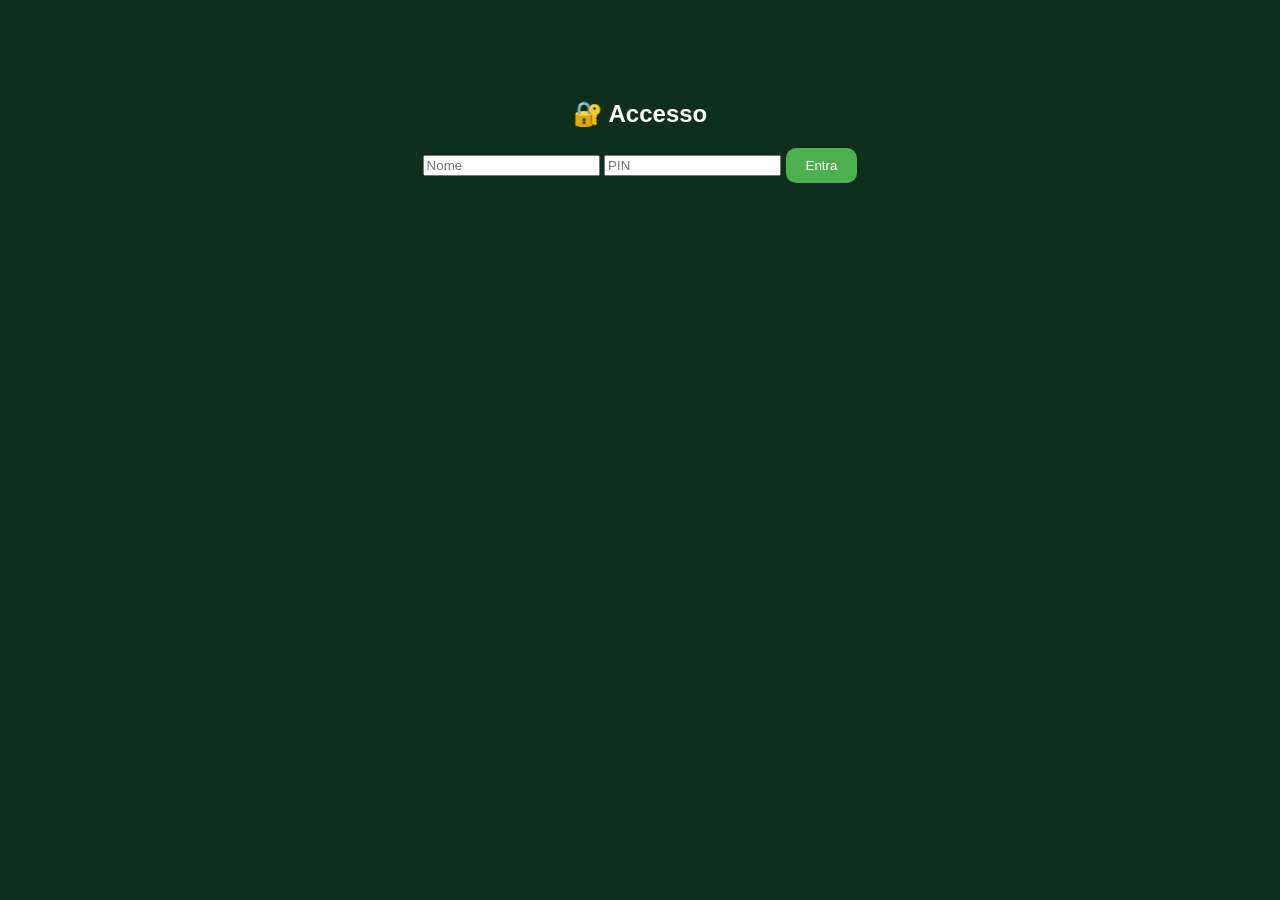
==== login.html @ 4719f60d "Add files via upload" ====
<!DOCTYPE html>
<html lang="it">
<head>
<meta charset="UTF-8">
<meta name="viewport" content="width=device-width, initial-scale=1.0">
<title>Login</title>
<link rel="stylesheet" href="style.css">
</head>
<body class="login">

<div class="login-box">
  <h2>🔐 Accesso</h2>
  <input id="nome" placeholder="Nome">
  <input id="pin" type="password" placeholder="PIN">
  <button onclick="login()">Entra</button>
</div>

<script src="app.js"></script>
</body>
</html>
---- style.css ----
body {
  margin:0;
  font-family: Arial;
  background:#0f2e1c;
  color:white;
  text-align:center;
}
.app { max-width:500px; margin:auto; padding:15px; }
.card {
  background:white;
  color:black;
  margin:10px;
  padding:15px;
  border-radius:15px;
}
.bar {
  height:18px;
  background:#ddd;
  border-radius:10px;
  overflow:hidden;
  margin-top:10px;
}
#barra { height:100%; background:#4caf50; }
#barraGruppo { height:100%; background:#2196f3; }
.login-box { margin-top:100px; }
button { padding:10px 20px; background:#4caf50; color:white; border:none; border-radius:10px; }
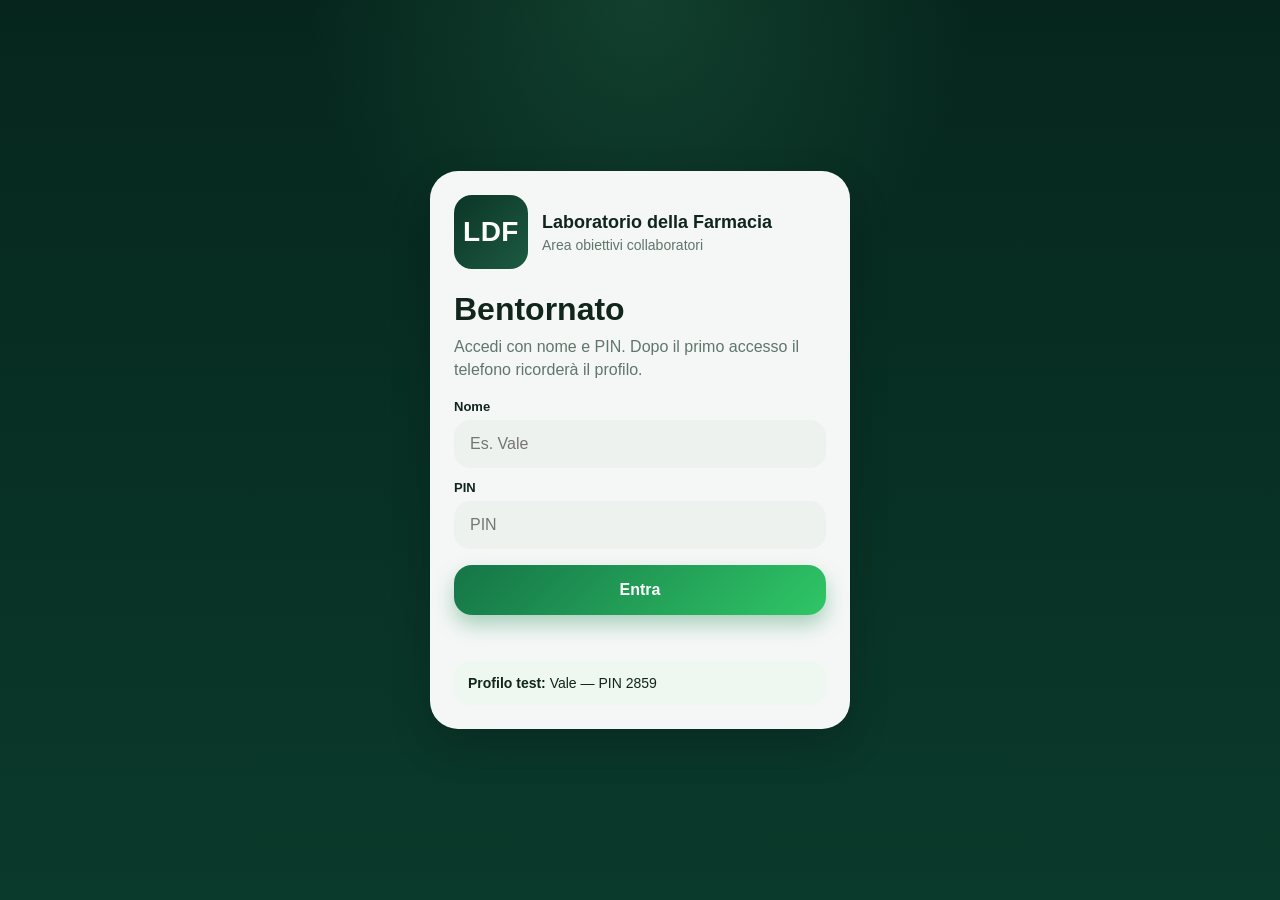
==== commit 47e086e9: "Add files via upload" ====
--- a/login.html
+++ b/login.html
@@ -1,20 +1,40 @@
 <!DOCTYPE html>
 <html lang="it">
 <head>
-<meta charset="UTF-8">
-<meta name="viewport" content="width=device-width, initial-scale=1.0">
-<title>Login</title>
-<link rel="stylesheet" href="style.css">
+  <meta charset="UTF-8" />
+  <meta name="viewport" content="width=device-width, initial-scale=1.0" />
+  <title>LDF Obiettivi - Login</title>
+  <link rel="stylesheet" href="style.css" />
 </head>
-<body class="login">
+<body class="login-body">
+  <main class="login-shell">
+    <section class="login-card">
+      <div class="brand-block">
+        <div class="brand-logo">LDF</div>
+        <div>
+          <div class="brand-title">Laboratorio della Farmacia</div>
+          <div class="brand-subtitle">Area obiettivi collaboratori</div>
+        </div>
+      </div>
 
-<div class="login-box">
-  <h2>🔐 Accesso</h2>
-  <input id="nome" placeholder="Nome">
-  <input id="pin" type="password" placeholder="PIN">
-  <button onclick="login()">Entra</button>
-</div>
+      <h1 class="login-title">Bentornato</h1>
+      <p class="login-text">Accedi con nome e PIN. Dopo il primo accesso il telefono ricorderà il profilo.</p>
 
-<script src="app.js"></script>
+      <label class="field-label" for="nome">Nome</label>
+      <input id="nome" class="field" placeholder="Es. Vale" autocomplete="username" />
+
+      <label class="field-label" for="pin">PIN</label>
+      <input id="pin" class="field" type="password" inputmode="numeric" placeholder="PIN" autocomplete="current-password" />
+
+      <button class="primary-btn" onclick="login()">Entra</button>
+      <p id="loginError" class="error-text"></p>
+
+      <div class="hint-card">
+        <strong>Profilo test:</strong> Vale — PIN 2859
+      </div>
+    </section>
+  </main>
+
+  <script src="app.js"></script>
 </body>
 </html>
--- a/style.css
+++ b/style.css
@@ -1,26 +1,255 @@
-body {
-  margin:0;
-  font-family: Arial;
-  background:#0f2e1c;
-  color:white;
-  text-align:center;
-}
-.app { max-width:500px; margin:auto; padding:15px; }
-.card {
-  background:white;
-  color:black;
-  margin:10px;
-  padding:15px;
-  border-radius:15px;
-}
-.bar {
-  height:18px;
-  background:#ddd;
-  border-radius:10px;
-  overflow:hidden;
-  margin-top:10px;
-}
-#barra { height:100%; background:#4caf50; }
-#barraGruppo { height:100%; background:#2196f3; }
-.login-box { margin-top:100px; }
-button { padding:10px 20px; background:#4caf50; color:white; border:none; border-radius:10px; }
+
+:root{
+  --bg-1:#06261d;
+  --bg-2:#0a3a2b;
+  --card:#f4f6f4;
+  --card-2:#ffffff;
+  --text:#10251c;
+  --muted:#60756b;
+  --green:#2db457;
+  --green-2:#7ee38d;
+  --blue:#3f86ff;
+  --blue-2:#67d5ff;
+  --gold:#d7aa2b;
+  --gold-2:#f4db8a;
+  --orange:#ffb03b;
+  --teal:#2ec6a5;
+  --shadow:0 16px 40px rgba(0,0,0,.18);
+  --radius:24px;
+}
+
+*{box-sizing:border-box}
+html,body{margin:0;padding:0;font-family:Inter,Arial,sans-serif;background:
+radial-gradient(circle at top, rgba(54,140,97,.25), transparent 30%),
+linear-gradient(180deg,var(--bg-1),var(--bg-2));
+color:#fff;min-height:100%}
+
+body{padding:14px}
+
+.login-body{display:grid;place-items:center;min-height:100vh}
+
+.login-shell{width:min(100%,420px)}
+.login-card{
+  background:rgba(255,255,255,.96);
+  color:var(--text);
+  border-radius:28px;
+  padding:24px;
+  box-shadow:var(--shadow);
+}
+.brand-block{display:flex;gap:14px;align-items:center;margin-bottom:22px}
+.brand-logo{
+  width:74px;height:74px;border-radius:18px;background:linear-gradient(135deg,#0b3527,#1d5a42);
+  color:#fff;display:grid;place-items:center;font-weight:800;font-size:28px;letter-spacing:.5px;flex:0 0 auto
+}
+.brand-logo.small{width:54px;height:54px;border-radius:14px;font-size:20px}
+.brand-title{font-weight:800;font-size:18px}
+.brand-subtitle{color:var(--muted);margin-top:4px;font-size:14px}
+.login-title{margin:0 0 8px 0;font-size:32px}
+.login-text{margin:0 0 18px 0;color:var(--muted);line-height:1.4}
+.field-label{display:block;font-size:13px;font-weight:700;margin:12px 0 6px}
+.field{
+  width:100%;border:none;background:#edf2ef;border-radius:16px;padding:15px 16px;
+  font-size:16px;outline:none
+}
+.primary-btn{
+  width:100%;margin-top:16px;border:none;border-radius:18px;padding:16px;
+  background:linear-gradient(135deg,#157447,#2fc666);color:#fff;font-weight:800;font-size:16px;
+  box-shadow:0 10px 20px rgba(28,137,80,.35)
+}
+.error-text{min-height:20px;color:#c43b3b;font-size:14px;margin-top:8px}
+.hint-card{margin-top:18px;background:#eef7f0;border-radius:16px;padding:14px;font-size:14px}
+
+.app-shell{width:min(100%,560px);margin:0 auto;padding-bottom:96px}
+.topbar{
+  display:flex;justify-content:space-between;gap:12px;align-items:flex-start;
+  margin:6px 0 16px
+}
+.brand-inline{display:flex;gap:10px;align-items:center}
+.topbar-brand{font-weight:800;font-size:15px}
+.topbar-sub{color:#cbe4d8;font-size:13px;margin-top:3px}
+.profile-mini{display:flex;gap:12px;align-items:center}
+.hello-line{font-size:13px;color:#d3e8dd;text-align:right}
+.hello-name{font-size:28px;font-weight:900;line-height:1.05;text-transform:uppercase}
+.profile-avatar{
+  width:58px;height:58px;border-radius:18px;background:linear-gradient(135deg,#d8f1df,#f4fff7);
+  color:#16412c;display:grid;place-items:center;font-weight:900;font-size:24px;box-shadow:var(--shadow)
+}
+
+.goal-strip{display:grid;grid-template-columns:1fr 1fr;gap:10px;margin-bottom:12px}
+.goal-pill{
+  border-radius:20px;padding:12px 14px;background:#fff;color:var(--text);
+  display:flex;gap:10px;align-items:center;box-shadow:var(--shadow)
+}
+.goal-pill.gold{background:linear-gradient(180deg,#fff8df,#f3e4b1)}
+.goal-pill.green{background:linear-gradient(180deg,#eefdf1,#d3f6dd)}
+.goal-number{
+  width:34px;height:34px;border-radius:999px;display:grid;place-items:center;
+  font-weight:900;color:#fff;flex:0 0 auto
+}
+.goal-pill.gold .goal-number{background:linear-gradient(135deg,#d5a323,#efcd68)}
+.goal-pill.green .goal-number{background:linear-gradient(135deg,#1d8f42,#4fd36e)}
+.goal-pill-title{font-weight:800;font-size:14px}
+.goal-pill-sub{font-size:12px;color:#50665d;margin-top:2px}
+
+.card{
+  background:rgba(255,255,255,.97);color:var(--text);border-radius:28px;padding:18px;
+  box-shadow:var(--shadow);margin-bottom:12px
+}
+
+.hero-card{display:grid;grid-template-columns:160px 1fr;gap:16px;align-items:center}
+.ring-wrap{display:flex;justify-content:center}
+.progress-ring{
+  --p:56;
+  width:138px;height:138px;border-radius:999px;
+  background:conic-gradient(#2cb457 calc(var(--p)*1%), #dde7df 0);
+  display:grid;place-items:center;position:relative;
+  box-shadow:inset 0 0 14px rgba(0,0,0,.06)
+}
+.progress-ring::after{
+  content:"";position:absolute;inset:14px;background:#fff;border-radius:999px
+}
+.progress-ring-inner{position:relative;z-index:1;text-align:center}
+.ring-value{font-size:48px;font-weight:900;line-height:1}
+.ring-label{font-size:13px;font-weight:700;color:var(--muted);margin-top:6px;text-transform:uppercase}
+
+.hero-main-row{display:flex;justify-content:space-between;gap:10px;align-items:center}
+.hero-total{font-size:38px;font-weight:900;line-height:1.05}
+.hero-total span{display:inline-block}
+.hero-badge{
+  background:#f6df93;color:#684b00;padding:9px 12px;border-radius:14px;font-size:13px;font-weight:900;
+  white-space:nowrap
+}
+.hero-sub{margin-top:6px;color:var(--muted);font-weight:700}
+
+.track{
+  position:relative;height:18px;background:#e1e7e3;border-radius:999px;margin-top:14px;overflow:visible
+}
+.fill{height:100%;border-radius:999px}
+.green-fill{background:linear-gradient(90deg,#1f9e45,#47da71)}
+.blue-fill{background:linear-gradient(90deg,#2f79ff,#56d1ff)}
+.reward-fill{background:linear-gradient(90deg,#6dd63f,#ffb71a)}
+.large-track{margin-top:14px}
+.marker{
+  position:absolute;top:-8px;width:0;border-left:2px solid rgba(0,0,0,.35);height:34px
+}
+.marker span{
+  position:absolute;top:-26px;left:50%;transform:translateX(-50%);
+  background:#fff;border-radius:10px;padding:4px 8px;font-size:12px;font-weight:800;
+  box-shadow:0 4px 10px rgba(0,0,0,.12);white-space:nowrap
+}
+.min-marker{left:80.67%}
+.max-marker{left:100%}
+.reward-min{left:80.67%}
+.reward-max{left:100%}
+.reward-min span,.reward-max span{background:#f7f0d1}
+
+.mini-dual-grid{display:grid;grid-template-columns:1fr 1fr;gap:10px;margin-top:18px}
+.mini-goal-card{
+  border-radius:20px;padding:14px;background:#f7f7f7
+}
+.min-card{background:linear-gradient(180deg,#fff6df,#f8edd0)}
+.max-card{background:linear-gradient(180deg,#f0f8ff,#dcedff)}
+.mini-goal-title{font-weight:900;font-size:18px}
+.mini-goal-text{color:var(--muted);font-size:13px;margin-top:4px}
+
+.metric-grid{display:grid;grid-template-columns:1fr 1fr 1fr;gap:10px;margin-bottom:12px}
+.metric-card{
+  border-radius:22px;padding:16px;color:#fff;box-shadow:var(--shadow)
+}
+.metric-card.orange{background:linear-gradient(135deg,#5f4b1c,#e28e1b)}
+.metric-card.blue{background:linear-gradient(135deg,#174a77,#2f8ff2)}
+.metric-card.green{background:linear-gradient(135deg,#145b33,#21a34e)}
+.metric-card.teal{background:linear-gradient(135deg,#095d58,#27b4a8)}
+.metric-card.emerald{background:linear-gradient(135deg,#0d4537,#1c8c6f)}
+.metric-card.span-2{grid-column:span 2}
+.metric-label{font-size:13px;font-weight:700;opacity:.9}
+.metric-value{font-size:34px;font-weight:900;line-height:1.05;margin-top:10px}
+.metric-unit{margin-top:6px;font-size:15px;font-weight:700}
+
+.section-title{font-size:18px;font-weight:900;text-transform:uppercase;letter-spacing:.2px}
+.section-title.light{color:#fff}
+.group-top{display:flex;justify-content:space-between;gap:8px;align-items:flex-end;margin-top:12px}
+.group-total{font-size:21px;font-weight:900}
+.group-percent{font-size:20px;font-weight:900;color:#2d786b}
+.group-metrics{display:grid;grid-template-columns:1fr 1fr 1fr;gap:10px;margin-top:14px}
+.group-mini{background:#f4f8f7;border-radius:18px;padding:13px}
+.group-mini-label{font-size:12px;color:var(--muted);font-weight:700}
+.group-mini-value{font-size:20px;font-weight:900;margin-top:6px}
+
+.group-card{background:linear-gradient(180deg,#fefefe,#f7faf9)}
+.reward-card{
+  background:linear-gradient(180deg,#24491f,#0f2810);
+  color:#fff;border:1px solid rgba(255,219,112,.32);overflow:hidden
+}
+.reward-header{display:flex;justify-content:space-between;gap:12px;align-items:flex-start}
+.reward-sub{color:#dce9c8;margin-top:6px;font-weight:600}
+.reward-highlight{
+  background:rgba(255,255,255,.12);border:1px solid rgba(255,255,255,.15);
+  padding:10px 12px;border-radius:16px;font-weight:800;white-space:nowrap
+}
+.reward-right-panel{
+  display:grid;grid-template-columns:1fr 1fr;gap:10px;margin-top:16px
+}
+.reward-estimate-box{
+  background:rgba(255,255,255,.09);border-radius:20px;padding:14px
+}
+.reward-estimate-box.accent{background:rgba(121,255,175,.13)}
+.reward-estimate-label{font-size:13px;color:#dce9d8;font-weight:700}
+.reward-estimate-value{font-size:42px;font-weight:900;line-height:1.05;margin-top:8px}
+.reward-bonus-text{font-size:13px;color:#d8f5db;margin-top:6px;font-weight:700}
+.reward-track-wrap{display:flex;gap:10px;align-items:center;margin-top:14px}
+.reward-arrow{font-size:36px;line-height:1;color:#ffd65e;font-weight:900}
+.reward-track{background:rgba(255,255,255,.14)}
+.reward-scale{
+  margin-top:16px;display:grid;grid-template-columns:1fr 1fr 1fr;gap:10px
+}
+.reward-scale-item{
+  text-align:center;background:rgba(255,255,255,.08);border-radius:18px;padding:12px
+}
+.reward-scale-top{font-size:28px;font-weight:900}
+.reward-scale-bottom{font-size:12px;color:#dce9d8;margin-top:4px}
+.reward-scale-item.center{background:rgba(255,214,94,.14)}
+
+.ranking-head{display:flex;justify-content:space-between;gap:10px;align-items:center;margin-bottom:10px}
+.ranking-link{font-size:13px;color:#58756a;font-weight:700}
+.rank-row{
+  display:grid;grid-template-columns:46px 1fr auto;gap:12px;align-items:center;
+  padding:14px 12px;border-radius:20px;background:#f4f7f5;margin-bottom:10px
+}
+.rank-row.me{background:linear-gradient(180deg,#eefbe8,#d7f4ce);border:1px solid #b8e2ab}
+.rank-medal{
+  width:46px;height:46px;border-radius:999px;display:grid;place-items:center;color:#fff;font-weight:900;font-size:20px
+}
+.medal-1{background:linear-gradient(135deg,#c99613,#f0cf67)}
+.medal-2{background:linear-gradient(135deg,#7b8f99,#c9d3da)}
+.medal-3{background:linear-gradient(135deg,#98572e,#d19061)}
+.medal-other{background:linear-gradient(135deg,#628271,#91aa9b)}
+.rank-name{font-size:17px;font-weight:900}
+.rank-note{font-size:13px;color:#60756b;margin-top:3px}
+.rank-score{font-size:24px;font-weight:900}
+
+.bottom-nav{
+  position:fixed;left:50%;bottom:14px;transform:translateX(-50%);
+  width:min(calc(100% - 24px),560px);
+  background:rgba(9,42,32,.92);backdrop-filter:blur(14px);
+  border:1px solid rgba(255,255,255,.08);border-radius:26px;padding:10px;
+  display:grid;grid-template-columns:repeat(4,1fr);gap:8px;box-shadow:var(--shadow)
+}
+.nav-btn{
+  border:none;background:transparent;color:#dce7e2;padding:12px 8px;border-radius:18px;
+  font-weight:800;font-size:14px
+}
+.nav-btn.active{background:linear-gradient(180deg,#1a6545,#1f8e60);color:#fff}
+
+@media (max-width: 560px){
+  body{padding:10px}
+  .hero-card{grid-template-columns:1fr;gap:14px}
+  .hero-left{order:1}
+  .hero-right{order:2}
+  .metric-grid{grid-template-columns:1fr 1fr}
+  .metric-card.span-2{grid-column:span 2}
+  .group-metrics,.reward-right-panel,.goal-strip,.reward-scale{grid-template-columns:1fr}
+  .topbar{align-items:flex-start;flex-direction:column}
+  .profile-mini{width:100%;justify-content:space-between}
+  .hero-total{font-size:32px}
+}
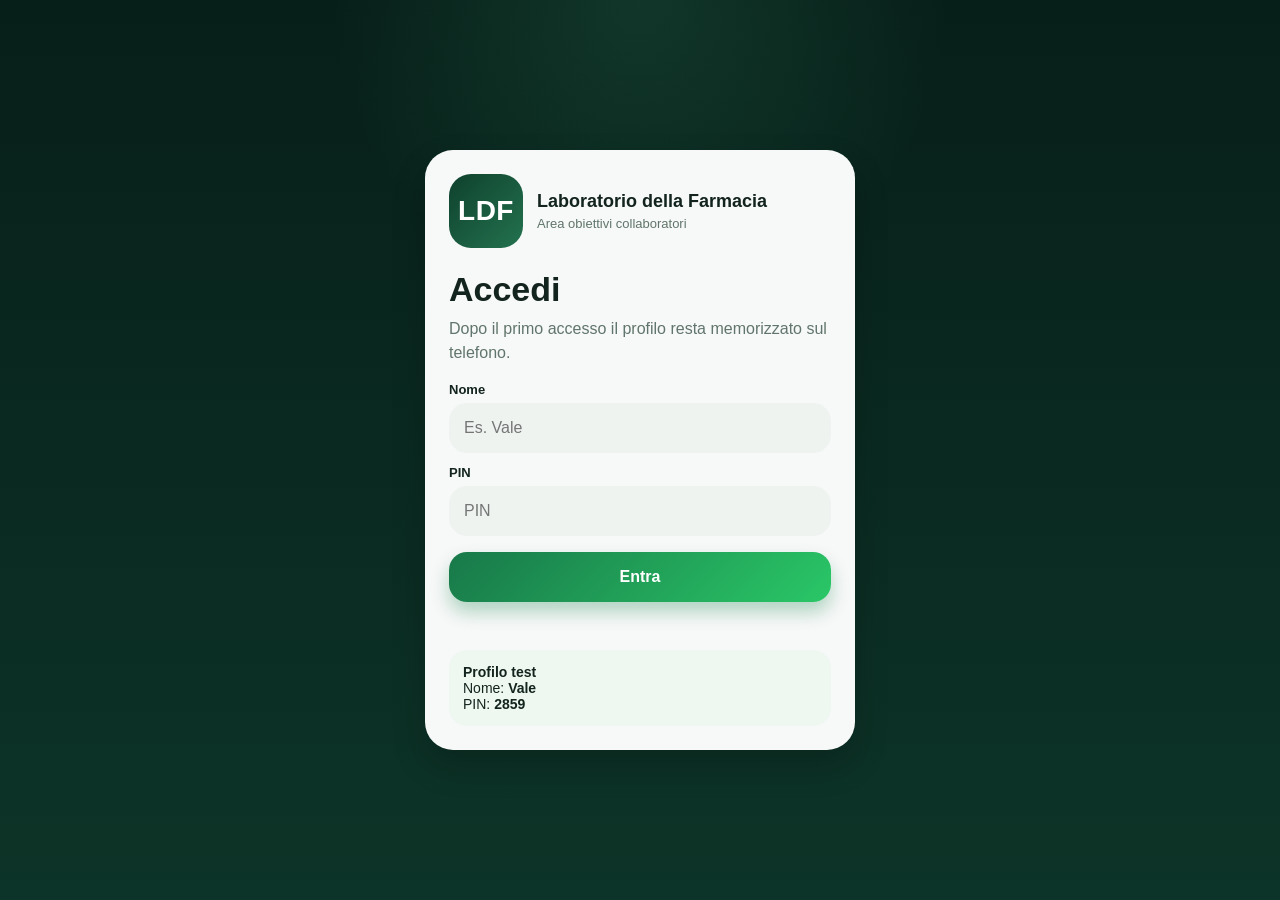
==== commit 6452204d: "Add files via upload" ====
--- a/login.html
+++ b/login.html
@@ -1,40 +1,44 @@
 <!DOCTYPE html>
 <html lang="it">
 <head>
-  <meta charset="UTF-8" />
-  <meta name="viewport" content="width=device-width, initial-scale=1.0" />
-  <title>LDF Obiettivi - Login</title>
-  <link rel="stylesheet" href="style.css" />
+  <meta charset="UTF-8">
+  <meta name="viewport" content="width=device-width, initial-scale=1.0">
+  <title>LDF Obiettivi • Login</title>
+  <link rel="manifest" href="manifest.json">
+  <meta name="theme-color" content="#0f2e1c">
+  <link rel="stylesheet" href="style.css">
+  <link rel="stylesheet" href="mobile.css">
 </head>
 <body class="login-body">
   <main class="login-shell">
     <section class="login-card">
-      <div class="brand-block">
+      <div class="brand-row">
         <div class="brand-logo">LDF</div>
         <div>
-          <div class="brand-title">Laboratorio della Farmacia</div>
-          <div class="brand-subtitle">Area obiettivi collaboratori</div>
+          <div class="brand-name">Laboratorio della Farmacia</div>
+          <div class="brand-sub">Area obiettivi collaboratori</div>
         </div>
       </div>
 
-      <h1 class="login-title">Bentornato</h1>
-      <p class="login-text">Accedi con nome e PIN. Dopo il primo accesso il telefono ricorderà il profilo.</p>
+      <h1 class="login-title">Accedi</h1>
+      <p class="login-copy">Dopo il primo accesso il profilo resta memorizzato sul telefono.</p>
 
       <label class="field-label" for="nome">Nome</label>
-      <input id="nome" class="field" placeholder="Es. Vale" autocomplete="username" />
+      <input class="field" id="nome" autocomplete="username" placeholder="Es. Vale">
 
       <label class="field-label" for="pin">PIN</label>
-      <input id="pin" class="field" type="password" inputmode="numeric" placeholder="PIN" autocomplete="current-password" />
+      <input class="field" id="pin" type="password" inputmode="numeric" autocomplete="current-password" placeholder="PIN">
 
-      <button class="primary-btn" onclick="login()">Entra</button>
-      <p id="loginError" class="error-text"></p>
+      <button class="primary-btn" id="loginBtn">Entra</button>
+      <p class="error-text" id="loginError"></p>
 
-      <div class="hint-card">
-        <strong>Profilo test:</strong> Vale — PIN 2859
+      <div class="hint-panel">
+        <div><strong>Profilo test</strong></div>
+        <div>Nome: <strong>Vale</strong></div>
+        <div>PIN: <strong>2859</strong></div>
       </div>
     </section>
   </main>
-
   <script src="app.js"></script>
 </body>
 </html>
--- a/style.css
+++ b/style.css
@@ -1,255 +1,321 @@
 
 :root{
-  --bg-1:#06261d;
-  --bg-2:#0a3a2b;
-  --card:#f4f6f4;
-  --card-2:#ffffff;
-  --text:#10251c;
+  --bg-1:#071f19;
+  --bg-2:#0d3428;
+  --card:#ffffff;
+  --text:#12241d;
   --muted:#60756b;
-  --green:#2db457;
-  --green-2:#7ee38d;
+  --green:#2ab357;
+  --green-2:#70e08a;
+  --gold:#e0b32d;
+  --gold-2:#ffd65a;
   --blue:#3f86ff;
-  --blue-2:#67d5ff;
-  --gold:#d7aa2b;
-  --gold-2:#f4db8a;
-  --orange:#ffb03b;
-  --teal:#2ec6a5;
-  --shadow:0 16px 40px rgba(0,0,0,.18);
-  --radius:24px;
+  --blue-2:#60d2ff;
+  --orange:#f7a426;
+  --teal:#22b9a5;
+  --emerald:#137e62;
+  --shadow:0 16px 34px rgba(0,0,0,.18);
+  --radius:26px;
 }
 
 *{box-sizing:border-box}
-html,body{margin:0;padding:0;font-family:Inter,Arial,sans-serif;background:
-radial-gradient(circle at top, rgba(54,140,97,.25), transparent 30%),
-linear-gradient(180deg,var(--bg-1),var(--bg-2));
-color:#fff;min-height:100%}
-
-body{padding:14px}
-
-.login-body{display:grid;place-items:center;min-height:100vh}
-
-.login-shell{width:min(100%,420px)}
+html,body{margin:0;padding:0;font-family:Inter,Arial,sans-serif;min-height:100%}
+body{
+  color:#fff;
+  background:
+    radial-gradient(circle at top, rgba(65, 163, 116, 0.18), transparent 28%),
+    linear-gradient(180deg,var(--bg-1),var(--bg-2));
+  padding:12px;
+}
+a{text-decoration:none}
+
+.login-body{
+  display:grid;
+  place-items:center;
+  min-height:100vh;
+}
+.login-shell{width:min(100%,430px)}
 .login-card{
-  background:rgba(255,255,255,.96);
-  color:var(--text);
+  background:rgba(255,255,255,.97);
   border-radius:28px;
   padding:24px;
+  color:var(--text);
   box-shadow:var(--shadow);
 }
-.brand-block{display:flex;gap:14px;align-items:center;margin-bottom:22px}
+.brand-row{display:flex;align-items:center;gap:14px;margin-bottom:22px}
 .brand-logo{
-  width:74px;height:74px;border-radius:18px;background:linear-gradient(135deg,#0b3527,#1d5a42);
-  color:#fff;display:grid;place-items:center;font-weight:800;font-size:28px;letter-spacing:.5px;flex:0 0 auto
-}
-.brand-logo.small{width:54px;height:54px;border-radius:14px;font-size:20px}
-.brand-title{font-weight:800;font-size:18px}
-.brand-subtitle{color:var(--muted);margin-top:4px;font-size:14px}
-.login-title{margin:0 0 8px 0;font-size:32px}
-.login-text{margin:0 0 18px 0;color:var(--muted);line-height:1.4}
-.field-label{display:block;font-size:13px;font-weight:700;margin:12px 0 6px}
+  width:74px;height:74px;border-radius:22px;
+  display:grid;place-items:center;
+  background:linear-gradient(135deg,#0f412e,#23724e);
+  color:#fff;font-size:28px;font-weight:900;letter-spacing:.5px;
+}
+.brand-logo.small{width:54px;height:54px;border-radius:16px;font-size:20px}
+.brand-name{font-weight:900;font-size:18px}
+.brand-sub{font-size:13px;color:var(--muted);margin-top:4px}
+.login-title{margin:0;font-size:34px}
+.login-copy{color:var(--muted);margin:8px 0 18px;line-height:1.45}
+.field-label{display:block;margin:12px 0 6px;font-size:13px;font-weight:800}
 .field{
-  width:100%;border:none;background:#edf2ef;border-radius:16px;padding:15px 16px;
-  font-size:16px;outline:none
+  width:100%;border:none;outline:none;padding:16px 15px;font-size:16px;
+  background:#eef3f0;border-radius:18px;color:var(--text)
+}
+.primary-btn,.danger-btn{
+  width:100%;border:none;border-radius:18px;padding:16px 14px;font-weight:900;
+  font-size:16px;margin-top:16px;cursor:pointer
 }
 .primary-btn{
-  width:100%;margin-top:16px;border:none;border-radius:18px;padding:16px;
-  background:linear-gradient(135deg,#157447,#2fc666);color:#fff;font-weight:800;font-size:16px;
-  box-shadow:0 10px 20px rgba(28,137,80,.35)
-}
-.error-text{min-height:20px;color:#c43b3b;font-size:14px;margin-top:8px}
-.hint-card{margin-top:18px;background:#eef7f0;border-radius:16px;padding:14px;font-size:14px}
-
-.app-shell{width:min(100%,560px);margin:0 auto;padding-bottom:96px}
-.topbar{
-  display:flex;justify-content:space-between;gap:12px;align-items:flex-start;
-  margin:6px 0 16px
-}
-.brand-inline{display:flex;gap:10px;align-items:center}
-.topbar-brand{font-weight:800;font-size:15px}
-.topbar-sub{color:#cbe4d8;font-size:13px;margin-top:3px}
-.profile-mini{display:flex;gap:12px;align-items:center}
-.hello-line{font-size:13px;color:#d3e8dd;text-align:right}
-.hello-name{font-size:28px;font-weight:900;line-height:1.05;text-transform:uppercase}
-.profile-avatar{
-  width:58px;height:58px;border-radius:18px;background:linear-gradient(135deg,#d8f1df,#f4fff7);
-  color:#16412c;display:grid;place-items:center;font-weight:900;font-size:24px;box-shadow:var(--shadow)
-}
-
-.goal-strip{display:grid;grid-template-columns:1fr 1fr;gap:10px;margin-bottom:12px}
+  background:linear-gradient(135deg,#187849,#2ac767);
+  color:#fff;box-shadow:0 10px 18px rgba(26,135,79,.32)
+}
+.danger-btn{background:#1c342c;color:#fff}
+.error-text{min-height:22px;color:#bf3131;margin:8px 0 0}
+.hint-panel{margin-top:18px;background:#eef8f0;border-radius:18px;padding:14px;font-size:14px}
+
+.app-shell{
+  width:min(100%,560px);
+  margin:0 auto;
+  padding-bottom:92px;
+}
+.card{
+  background:rgba(255,255,255,.97);
+  color:var(--text);
+  border-radius:var(--radius);
+  padding:18px;
+  box-shadow:var(--shadow);
+  margin-bottom:12px;
+}
+.topbar,.simple-top{
+  display:flex;justify-content:space-between;gap:12px;align-items:center;
+  margin:4px 0 14px;
+}
+.topbar-left{display:flex;align-items:center;gap:10px}
+.topbar-title{font-size:16px;font-weight:900}
+.topbar-sub{font-size:13px;color:#d3e7de;margin-top:3px}
+.topbar-user{text-align:right}
+.topbar-hello{font-size:12px;color:#d3e7de}
+.topbar-name{font-size:28px;font-weight:900;line-height:1.05}
+.back-link{
+  background:rgba(255,255,255,.12);color:#fff;padding:10px 12px;border-radius:14px;font-weight:800
+}
+.simple-title-wrap{flex:1}
+.simple-title{margin:4px 0 0;font-size:28px}
+.lightish{color:#d2e6dc}
+
+.goal-strip{
+  display:grid;
+  grid-template-columns:1fr 1fr;
+  gap:10px;
+  margin-bottom:12px;
+}
 .goal-pill{
-  border-radius:20px;padding:12px 14px;background:#fff;color:var(--text);
-  display:flex;gap:10px;align-items:center;box-shadow:var(--shadow)
-}
-.goal-pill.gold{background:linear-gradient(180deg,#fff8df,#f3e4b1)}
-.goal-pill.green{background:linear-gradient(180deg,#eefdf1,#d3f6dd)}
-.goal-number{
-  width:34px;height:34px;border-radius:999px;display:grid;place-items:center;
-  font-weight:900;color:#fff;flex:0 0 auto
-}
-.goal-pill.gold .goal-number{background:linear-gradient(135deg,#d5a323,#efcd68)}
-.goal-pill.green .goal-number{background:linear-gradient(135deg,#1d8f42,#4fd36e)}
-.goal-pill-title{font-weight:800;font-size:14px}
-.goal-pill-sub{font-size:12px;color:#50665d;margin-top:2px}
-
-.card{
-  background:rgba(255,255,255,.97);color:var(--text);border-radius:28px;padding:18px;
-  box-shadow:var(--shadow);margin-bottom:12px
-}
-
-.hero-card{display:grid;grid-template-columns:160px 1fr;gap:16px;align-items:center}
-.ring-wrap{display:flex;justify-content:center}
-.progress-ring{
-  --p:56;
-  width:138px;height:138px;border-radius:999px;
-  background:conic-gradient(#2cb457 calc(var(--p)*1%), #dde7df 0);
+  background:#fff;color:var(--text);border-radius:22px;padding:14px 15px;
+  box-shadow:var(--shadow)
+}
+.goal-pill.gold{background:linear-gradient(180deg,#fff8dc,#f6e5ab)}
+.goal-pill.green{background:linear-gradient(180deg,#eefcf1,#d8f5df)}
+.goal-pill-kicker{font-size:12px;font-weight:800;color:#5c6e66;text-transform:uppercase}
+.goal-pill-number{font-size:34px;font-weight:900;line-height:1.05;margin-top:4px}
+.goal-pill-sub{font-size:13px;color:#536960;margin-top:3px}
+
+.hero-card{
+  display:grid;
+  grid-template-columns:160px 1fr;
+  gap:16px;
+  align-items:center;
+}
+.ring{
+  --percent:56;
+  width:140px;height:140px;border-radius:999px;
+  background:conic-gradient(var(--green) calc(var(--percent) * 1%), #e1e8e3 0);
   display:grid;place-items:center;position:relative;
-  box-shadow:inset 0 0 14px rgba(0,0,0,.06)
-}
-.progress-ring::after{
+}
+.ring::after{
   content:"";position:absolute;inset:14px;background:#fff;border-radius:999px
 }
-.progress-ring-inner{position:relative;z-index:1;text-align:center}
+.ring-inner{position:relative;z-index:1;text-align:center}
 .ring-value{font-size:48px;font-weight:900;line-height:1}
-.ring-label{font-size:13px;font-weight:700;color:var(--muted);margin-top:6px;text-transform:uppercase}
-
-.hero-main-row{display:flex;justify-content:space-between;gap:10px;align-items:center}
-.hero-total{font-size:38px;font-weight:900;line-height:1.05}
-.hero-total span{display:inline-block}
-.hero-badge{
-  background:#f6df93;color:#684b00;padding:9px 12px;border-radius:14px;font-size:13px;font-weight:900;
-  white-space:nowrap
-}
-.hero-sub{margin-top:6px;color:var(--muted);font-weight:700}
+.ring-label{margin-top:6px;font-size:12px;color:var(--muted);font-weight:800;text-transform:uppercase}
+.hero-main{font-size:40px;font-weight:900;line-height:1.05}
+.hero-state{margin-top:8px;font-size:14px;color:var(--muted);font-weight:700}
 
 .track{
-  position:relative;height:18px;background:#e1e7e3;border-radius:999px;margin-top:14px;overflow:visible
-}
+  position:relative;
+  width:100%;
+  height:18px;
+  background:#e3e8e5;
+  border-radius:999px;
+  margin-top:14px;
+  overflow:visible;
+}
+.track.large{height:20px}
 .fill{height:100%;border-radius:999px}
-.green-fill{background:linear-gradient(90deg,#1f9e45,#47da71)}
-.blue-fill{background:linear-gradient(90deg,#2f79ff,#56d1ff)}
-.reward-fill{background:linear-gradient(90deg,#6dd63f,#ffb71a)}
-.large-track{margin-top:14px}
+.fill-green{background:linear-gradient(90deg,var(--green),var(--green-2))}
+.fill-blue{background:linear-gradient(90deg,var(--blue),var(--blue-2))}
+.fill-gold{background:linear-gradient(90deg,#67d43c,var(--gold-2))}
 .marker{
-  position:absolute;top:-8px;width:0;border-left:2px solid rgba(0,0,0,.35);height:34px
+  position:absolute;top:-8px;width:0;height:34px;border-left:2px solid rgba(0,0,0,.28)
 }
 .marker span{
   position:absolute;top:-26px;left:50%;transform:translateX(-50%);
-  background:#fff;border-radius:10px;padding:4px 8px;font-size:12px;font-weight:800;
-  box-shadow:0 4px 10px rgba(0,0,0,.12);white-space:nowrap
-}
-.min-marker{left:80.67%}
-.max-marker{left:100%}
-.reward-min{left:80.67%}
-.reward-max{left:100%}
-.reward-min span,.reward-max span{background:#f7f0d1}
-
-.mini-dual-grid{display:grid;grid-template-columns:1fr 1fr;gap:10px;margin-top:18px}
-.mini-goal-card{
-  border-radius:20px;padding:14px;background:#f7f7f7
-}
-.min-card{background:linear-gradient(180deg,#fff6df,#f8edd0)}
-.max-card{background:linear-gradient(180deg,#f0f8ff,#dcedff)}
-.mini-goal-title{font-weight:900;font-size:18px}
-.mini-goal-text{color:var(--muted);font-size:13px;margin-top:4px}
-
-.metric-grid{display:grid;grid-template-columns:1fr 1fr 1fr;gap:10px;margin-bottom:12px}
+  background:#fff;padding:4px 8px;border-radius:10px;font-size:12px;font-weight:900;
+  box-shadow:0 4px 10px rgba(0,0,0,.12)
+}
+.marker-min{left:80.6667%}
+.marker-max{left:100%}
+.reward-marker-min{left:80.6667%}
+.hero-badges{
+  display:grid;
+  grid-template-columns:1fr 1fr;
+  gap:10px;
+  margin-top:16px;
+}
+.mini-stat{
+  background:#f4f7f5;border-radius:18px;padding:14px
+}
+.mini-stat-label{font-size:12px;color:var(--muted);font-weight:800}
+.mini-stat-value{font-size:30px;font-weight:900;margin-top:6px}
+
+.metrics-grid{
+  display:grid;
+  grid-template-columns:1fr 1fr 1fr;
+  gap:10px;
+  margin-bottom:12px;
+}
 .metric-card{
-  border-radius:22px;padding:16px;color:#fff;box-shadow:var(--shadow)
-}
-.metric-card.orange{background:linear-gradient(135deg,#5f4b1c,#e28e1b)}
-.metric-card.blue{background:linear-gradient(135deg,#174a77,#2f8ff2)}
-.metric-card.green{background:linear-gradient(135deg,#145b33,#21a34e)}
-.metric-card.teal{background:linear-gradient(135deg,#095d58,#27b4a8)}
-.metric-card.emerald{background:linear-gradient(135deg,#0d4537,#1c8c6f)}
-.metric-card.span-2{grid-column:span 2}
-.metric-label{font-size:13px;font-weight:700;opacity:.9}
-.metric-value{font-size:34px;font-weight:900;line-height:1.05;margin-top:10px}
-.metric-unit{margin-top:6px;font-size:15px;font-weight:700}
-
-.section-title{font-size:18px;font-weight:900;text-transform:uppercase;letter-spacing:.2px}
+  padding:16px;border-radius:24px;color:#fff;box-shadow:var(--shadow)
+}
+.metric-card.orange{background:linear-gradient(135deg,#7f4f0f,#f7a426)}
+.metric-card.teal{background:linear-gradient(135deg,#116659,#28c4b1)}
+.metric-card.blue{background:linear-gradient(135deg,#174a7b,#3e9bff)}
+.metric-card.emerald{background:linear-gradient(135deg,#0e5044,#178b6f)}
+.metric-label{font-size:12px;font-weight:800;opacity:.92}
+.metric-value{font-size:34px;font-weight:900;line-height:1.05;margin-top:8px}
+.metric-sub{font-size:13px;margin-top:6px;opacity:.95}
+
+.premium-dark{
+  background:linear-gradient(180deg,#254a22,#102910);
+  color:#fff;
+  border:1px solid rgba(255,214,94,.22);
+}
+.section-head{
+  display:flex;justify-content:space-between;gap:10px;align-items:flex-start
+}
+.section-kicker{
+  font-size:12px;font-weight:800;color:#6d8077;text-transform:uppercase;letter-spacing:.3px
+}
+.section-kicker.light{color:#dce8d4}
+.section-title{
+  font-size:23px;font-weight:900;line-height:1.05;margin-top:4px
+}
 .section-title.light{color:#fff}
-.group-top{display:flex;justify-content:space-between;gap:8px;align-items:flex-end;margin-top:12px}
-.group-total{font-size:21px;font-weight:900}
-.group-percent{font-size:20px;font-weight:900;color:#2d786b}
-.group-metrics{display:grid;grid-template-columns:1fr 1fr 1fr;gap:10px;margin-top:14px}
-.group-mini{background:#f4f8f7;border-radius:18px;padding:13px}
-.group-mini-label{font-size:12px;color:var(--muted);font-weight:700}
-.group-mini-value{font-size:20px;font-weight:900;margin-top:6px}
-
-.group-card{background:linear-gradient(180deg,#fefefe,#f7faf9)}
-.reward-card{
-  background:linear-gradient(180deg,#24491f,#0f2810);
-  color:#fff;border:1px solid rgba(255,219,112,.32);overflow:hidden
-}
-.reward-header{display:flex;justify-content:space-between;gap:12px;align-items:flex-start}
-.reward-sub{color:#dce9c8;margin-top:6px;font-weight:600}
-.reward-highlight{
-  background:rgba(255,255,255,.12);border:1px solid rgba(255,255,255,.15);
-  padding:10px 12px;border-radius:16px;font-weight:800;white-space:nowrap
-}
-.reward-right-panel{
+.status-chip{
+  background:rgba(255,255,255,.12);
+  color:#fff;
+  padding:10px 12px;border-radius:14px;font-size:13px;font-weight:900;
+  border:1px solid rgba(255,255,255,.12)
+}
+.reward-grid{
   display:grid;grid-template-columns:1fr 1fr;gap:10px;margin-top:16px
 }
-.reward-estimate-box{
-  background:rgba(255,255,255,.09);border-radius:20px;padding:14px
-}
-.reward-estimate-box.accent{background:rgba(121,255,175,.13)}
-.reward-estimate-label{font-size:13px;color:#dce9d8;font-weight:700}
-.reward-estimate-value{font-size:42px;font-weight:900;line-height:1.05;margin-top:8px}
-.reward-bonus-text{font-size:13px;color:#d8f5db;margin-top:6px;font-weight:700}
-.reward-track-wrap{display:flex;gap:10px;align-items:center;margin-top:14px}
-.reward-arrow{font-size:36px;line-height:1;color:#ffd65e;font-weight:900}
-.reward-track{background:rgba(255,255,255,.14)}
+.reward-box{
+  background:rgba(255,255,255,.08);border-radius:22px;padding:14px
+}
+.reward-box.accent{background:rgba(101,224,122,.14)}
+.reward-box-label{font-size:12px;color:#d8e7d3;font-weight:800}
+.reward-box-value{font-size:42px;font-weight:900;line-height:1.05;margin-top:8px}
+.reward-bonus{font-size:12px;color:#d9f7dd;margin-top:6px;font-weight:800}
+.reward-track{background:rgba(255,255,255,.14);margin-top:16px}
 .reward-scale{
-  margin-top:16px;display:grid;grid-template-columns:1fr 1fr 1fr;gap:10px
+  display:grid;grid-template-columns:1fr 1fr 1fr;gap:10px;margin-top:16px
 }
 .reward-scale-item{
-  text-align:center;background:rgba(255,255,255,.08);border-radius:18px;padding:12px
-}
+  background:rgba(255,255,255,.08);border-radius:18px;padding:12px;text-align:center
+}
+.reward-scale-item.center{background:rgba(255,214,94,.15)}
 .reward-scale-top{font-size:28px;font-weight:900}
-.reward-scale-bottom{font-size:12px;color:#dce9d8;margin-top:4px}
-.reward-scale-item.center{background:rgba(255,214,94,.14)}
-
-.ranking-head{display:flex;justify-content:space-between;gap:10px;align-items:center;margin-bottom:10px}
-.ranking-link{font-size:13px;color:#58756a;font-weight:700}
+.reward-scale-bottom{font-size:12px;color:#d7e4d2;margin-top:4px}
+
+.right-big{font-size:26px;font-weight:900;color:#276a5b}
+.group-total{font-size:26px;font-weight:900;margin-top:12px}
+.group-grid{display:grid;grid-template-columns:1fr 1fr 1fr;gap:10px;margin-top:14px}
+.group-box{background:#f5f8f6;border-radius:18px;padding:14px}
+.group-box-label{font-size:12px;color:var(--muted);font-weight:800}
+.group-box-value{font-size:24px;font-weight:900;margin-top:6px}
+.focus-message{font-size:20px;font-weight:900;line-height:1.3}
+
+.podium{
+  display:grid;grid-template-columns:1fr 1fr 1fr;gap:10px;align-items:end;margin-top:8px
+}
+.podium-card{
+  border-radius:22px;padding:14px 10px;color:#fff;text-align:center
+}
+.podium-card.first{background:linear-gradient(180deg,#d2a226,#ffdd7b);height:170px}
+.podium-card.second{background:linear-gradient(180deg,#718895,#d5dfe4);height:145px}
+.podium-card.third{background:linear-gradient(180deg,#8a522e,#d7a27f);height:130px}
+.podium-rank{font-size:26px;font-weight:900}
+.podium-name{font-size:16px;font-weight:900;margin-top:8px}
+.podium-score{font-size:28px;font-weight:900;margin-top:8px}
+
 .rank-row{
-  display:grid;grid-template-columns:46px 1fr auto;gap:12px;align-items:center;
+  display:grid;grid-template-columns:44px 1fr auto;gap:12px;align-items:center;
   padding:14px 12px;border-radius:20px;background:#f4f7f5;margin-bottom:10px
 }
-.rank-row.me{background:linear-gradient(180deg,#eefbe8,#d7f4ce);border:1px solid #b8e2ab}
+.rank-row.me{background:linear-gradient(180deg,#eefbe8,#d8f5d0);border:1px solid #bae1b0}
 .rank-medal{
-  width:46px;height:46px;border-radius:999px;display:grid;place-items:center;color:#fff;font-weight:900;font-size:20px
-}
-.medal-1{background:linear-gradient(135deg,#c99613,#f0cf67)}
-.medal-2{background:linear-gradient(135deg,#7b8f99,#c9d3da)}
-.medal-3{background:linear-gradient(135deg,#98572e,#d19061)}
-.medal-other{background:linear-gradient(135deg,#628271,#91aa9b)}
+  width:44px;height:44px;border-radius:999px;color:#fff;display:grid;place-items:center;
+  font-weight:900;font-size:20px
+}
+.medal-1{background:linear-gradient(135deg,#c89615,#efd167)}
+.medal-2{background:linear-gradient(135deg,#758b96,#cfd9df)}
+.medal-3{background:linear-gradient(135deg,#94552f,#d69970)}
+.medal-other{background:linear-gradient(135deg,#648473,#9ab0a2)}
 .rank-name{font-size:17px;font-weight:900}
-.rank-note{font-size:13px;color:#60756b;margin-top:3px}
+.rank-note{font-size:12px;color:var(--muted);margin-top:4px}
 .rank-score{font-size:24px;font-weight:900}
 
+canvas{width:100%;background:#f8faf8;border-radius:18px;display:block}
+.history-row,.contribution-row,.list-row{
+  display:flex;justify-content:space-between;gap:12px;align-items:center;
+  padding:14px 0;border-bottom:1px solid #edf1ee
+}
+.history-row:last-child,.contribution-row:last-child,.list-row:last-child{border-bottom:none}
+.history-left,.contribution-left{display:flex;flex-direction:column;gap:4px}
+.history-title,.contribution-name{font-weight:900}
+.history-sub,.contribution-sub{font-size:12px;color:var(--muted)}
+.history-value,.contribution-value{font-size:18px;font-weight:900}
+
+.profile-card{padding:20px}
+.profile-head{display:flex;gap:14px;align-items:center}
+.profile-avatar{
+  width:60px;height:60px;border-radius:18px;background:linear-gradient(135deg,#e6f9eb,#f7fffa);
+  color:#17402b;display:grid;place-items:center;font-size:24px;font-weight:900
+}
+.profile-avatar.large{width:84px;height:84px;border-radius:24px;font-size:34px}
+.profile-name{font-size:28px;font-weight:900}
+.profile-role{font-size:14px;color:var(--muted);margin-top:4px}
+.profile-stats{
+  display:grid;grid-template-columns:1fr 1fr 1fr;gap:10px;margin-top:18px
+}
+.profile-stat{
+  background:#f4f7f5;border-radius:18px;padding:14px;text-align:center
+}
+.profile-stat-label{font-size:12px;color:var(--muted);font-weight:800}
+.profile-stat-value{font-size:26px;font-weight:900;margin-top:6px}
+
+.body-copy{margin:0;color:#2d4138;line-height:1.5}
+
 .bottom-nav{
-  position:fixed;left:50%;bottom:14px;transform:translateX(-50%);
+  position:fixed;left:50%;bottom:12px;transform:translateX(-50%);
   width:min(calc(100% - 24px),560px);
-  background:rgba(9,42,32,.92);backdrop-filter:blur(14px);
-  border:1px solid rgba(255,255,255,.08);border-radius:26px;padding:10px;
-  display:grid;grid-template-columns:repeat(4,1fr);gap:8px;box-shadow:var(--shadow)
-}
-.nav-btn{
-  border:none;background:transparent;color:#dce7e2;padding:12px 8px;border-radius:18px;
-  font-weight:800;font-size:14px
-}
-.nav-btn.active{background:linear-gradient(180deg,#1a6545,#1f8e60);color:#fff}
-
-@media (max-width: 560px){
-  body{padding:10px}
-  .hero-card{grid-template-columns:1fr;gap:14px}
-  .hero-left{order:1}
-  .hero-right{order:2}
-  .metric-grid{grid-template-columns:1fr 1fr}
-  .metric-card.span-2{grid-column:span 2}
-  .group-metrics,.reward-right-panel,.goal-strip,.reward-scale{grid-template-columns:1fr}
-  .topbar{align-items:flex-start;flex-direction:column}
-  .profile-mini{width:100%;justify-content:space-between}
-  .hero-total{font-size:32px}
-}
+  background:rgba(8,37,29,.95);
+  border:1px solid rgba(255,255,255,.08);
+  backdrop-filter:blur(14px);
+  border-radius:28px;
+  padding:10px;
+  display:grid;grid-template-columns:repeat(7,1fr);gap:6px;
+  box-shadow:var(--shadow)
+}
+.nav-link{
+  color:#d9e5df;text-align:center;padding:10px 4px;border-radius:16px;font-size:12px;font-weight:900
+}
+.nav-link.active{background:linear-gradient(180deg,#166240,#1f9562);color:#fff}
--- a/mobile.css
+++ b/mobile.css
@@ -0,0 +1,15 @@
+
+@media (max-width: 620px){
+  body{padding:10px}
+  .hero-card{grid-template-columns:1fr}
+  .metrics-grid{grid-template-columns:1fr 1fr}
+  .group-grid,.reward-grid,.reward-scale,.profile-stats{grid-template-columns:1fr}
+  .goal-strip,.hero-badges,.podium{grid-template-columns:1fr}
+  .topbar,.simple-top{align-items:flex-start;flex-direction:column}
+  .topbar-user{text-align:left}
+  .hero-main{font-size:34px}
+  .ring{width:126px;height:126px}
+  .ring-value{font-size:42px}
+  .group-total{font-size:22px}
+  .bottom-nav{grid-template-columns:repeat(4,1fr);row-gap:6px}
+}
